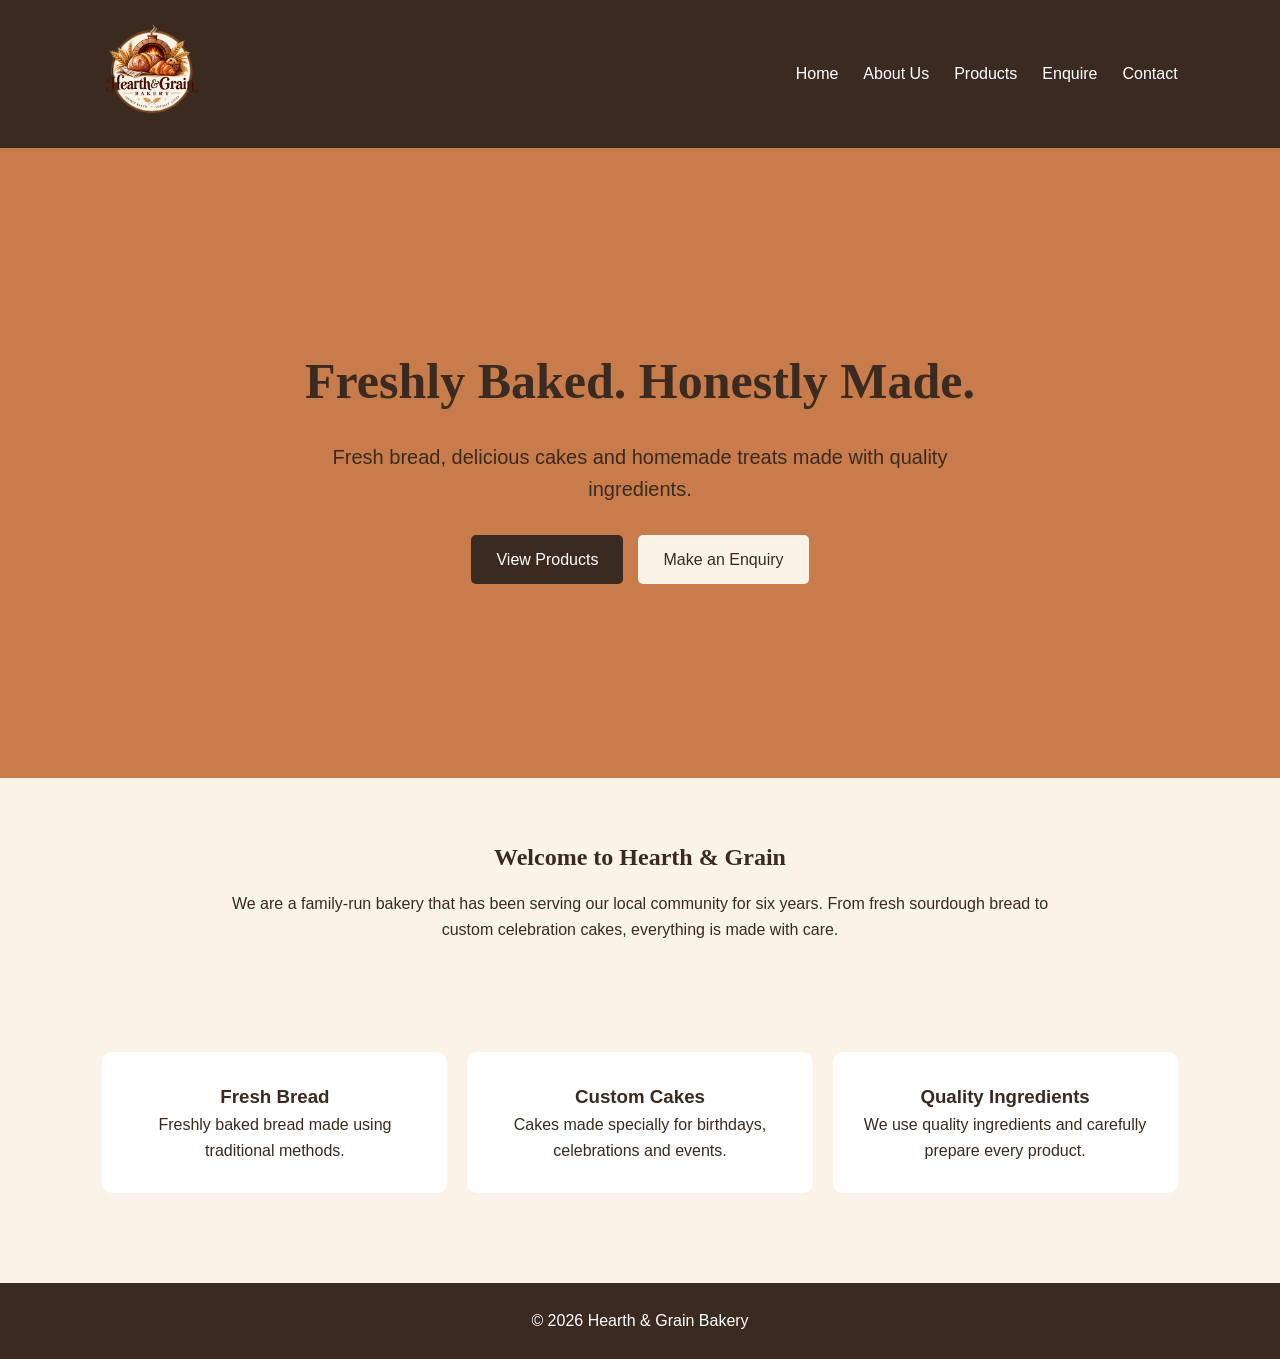
==== index.html @ 8bd0cc9a "Initial website" ====
<!DOCTYPE html>
<html lang="en">
<head>
    <meta charset="UTF-8">
    <meta name="viewport" content="width=device-width, initial-scale=1.0">

    <title>Hearth & Grain Bakery</title>

    <link rel="stylesheet" href="css/style.css">
</head>

<body>

<header>
    <nav class="navbar">

       <div class="logo">
        <img src="ChatGPT Image Aug 14, 2026, 09_35_24 AM.png" alt="Hearth & Grain Bakery Logo">
        </div>

        <ul class="nav-links">
            <li><a href="index.html">Home</a></li>
            <li><a href="about.html">About Us</a></li>
            <li><a href="products.html">Products</a></li>
            <li><a href="enquiry.html">Enquire</a></li>
            <li><a href="contact.html">Contact</a></li>
        </ul>

    </nav>
</header>


<section class="hero">

    <div class="hero-content">

        <h1>Freshly Baked. Honestly Made.</h1>

        <p>
            Fresh bread, delicious cakes and homemade treats
            made with quality ingredients.
        </p>

        <div class="hero-buttons">
            <a href="products.html" class="button">View Products</a>
            <a href="enquiry.html" class="button secondary">Make an Enquiry</a>
        </div>

    </div>

</section>


<section class="welcome">

    <h2>Welcome to Hearth & Grain</h2>

    <p>
        We are a family-run bakery that has been serving our local
        community for six years. From fresh sourdough bread to
        custom celebration cakes, everything is made with care.
    </p>

    
</section>


<section class="features">

    <div class="feature">
        <h3>Fresh Bread</h3>
        <p>
            Freshly baked bread made using traditional methods.
        </p>
    </div>

    <div class="feature">
        <h3>Custom Cakes</h3>
        <p>
            Cakes made specially for birthdays, celebrations and events.
        </p>
    </div>

    <div class="feature">
        <h3>Quality Ingredients</h3>
        <p>
            We use quality ingredients and carefully prepare every product.
        </p>
    </div>

</section>


<footer>

    <p>
        &copy; 2026 Hearth & Grain Bakery
    </p>

</footer>

<script src="js/script.js"></script>

</body>
</html>
---- css/style.css ----
* {
    margin: 0;
    padding: 0;
    box-sizing: border-box;
}

body {
    font-family: Arial, sans-serif;
    background-color: #FBF3E7;
    color: #3B2A20;
    line-height: 1.6;
}

.navbar {
    background-color: #3B2A20;
    color: white;
    padding: 20px 8%;
    display: flex;
    justify-content: space-between;
    align-items: center;
}

.logo img {
    width: 100px;
    height: auto;
}

.nav-links {
    list-style: none;
    display: flex;
    gap: 25px;
}

.nav-links a {
    color: white;
    text-decoration: none;
}

.nav-links a:hover {
    color: #C97C4B;
}

.hero {
    min-height: 70vh;
    display: flex;
    justify-content: center;
    align-items: center;
    text-align: center;
    padding: 40px;
    background-color: #C97C4B;
}

.hero-content {
    max-width: 700px;
}

.hero h1 {
    font-family: Georgia, serif;
    font-size: 50px;
    margin-bottom: 20px;
}

.hero p {
    font-size: 20px;
    margin-bottom: 30px;
}

.button {
    display: inline-block;
    background-color: #3B2A20;
    color: white;
    padding: 12px 25px;
    text-decoration: none;
    border-radius: 5px;
    border: none;
    cursor: pointer;
}

.button:hover {
    background-color: #C97C4B;
}

.secondary {
    background-color: #FBF3E7;
    color: #3B2A20;
}

.hero-buttons {
    display: flex;
    justify-content: center;
    gap: 15px;
}

.welcome,
.content,
.contact,
.form-section {
    max-width: 900px;
    margin: auto;
    padding: 60px 30px;
}

.welcome {
    text-align: center;
}

.welcome h2,
.content h2 {
    font-family: Georgia, serif;
    margin-bottom: 15px;
}

.features {
    display: flex;
    gap: 20px;
    padding: 50px 8%;
}

.feature {
    flex: 1;
    padding: 30px;
    text-align: center;
    background-color: white;
    border-radius: 10px;
}

.page-header {
    text-align: center;
    padding: 60px 20px;
    background-color: #C97C4B;
}

.page-header h1 {
    font-family: Georgia, serif;
    font-size: 40px;
}

.products {
    display: flex;
    gap: 25px;
    padding: 60px 8%;
}

.product-card {
    background-color: white;
    padding: 25px;
    flex: 1;
    border-radius: 10px;
    text-align: center;
}

.product-image {
    height: 180px;
    background-color: #E3C4A8;
    display: flex;
    align-items: center;
    justify-content: center;
    margin-bottom: 20px;
    font-size: 25px;
    font-weight: bold;
}

.product-card h3 {
    margin-bottom: 10px;
}

.form-section form {
    display: flex;
    flex-direction: column;
}

form label {
    margin-top: 15px;
    margin-bottom: 5px;
    font-weight: bold;
}

form input,
form select,
form textarea {
    padding: 12px;
    border: 1px solid #C97C4B;
    border-radius: 5px;
    font-size: 16px;
}

form button {
    margin-top: 20px;
}

.map {
    height: 250px;
    background-color: #D8C0AA;
    display: flex;
    justify-content: center;
    align-items: center;
    margin-top: 20px;
}

footer {
    background-color: #3B2A20;
    color: white;
    text-align: center;
    padding: 25px;
    margin-top: 40px;
}

@media (max-width: 768px) {

    .navbar {
        flex-direction: column;
        gap: 20px;
    }

    .nav-links {
        flex-wrap: wrap;
        justify-content: center;
    }

    .hero h1 {
        font-size: 35px;
    }

    .features,
    .products {
        flex-direction: column;
    }

    .hero-buttons {
        flex-direction: column;
    }

}
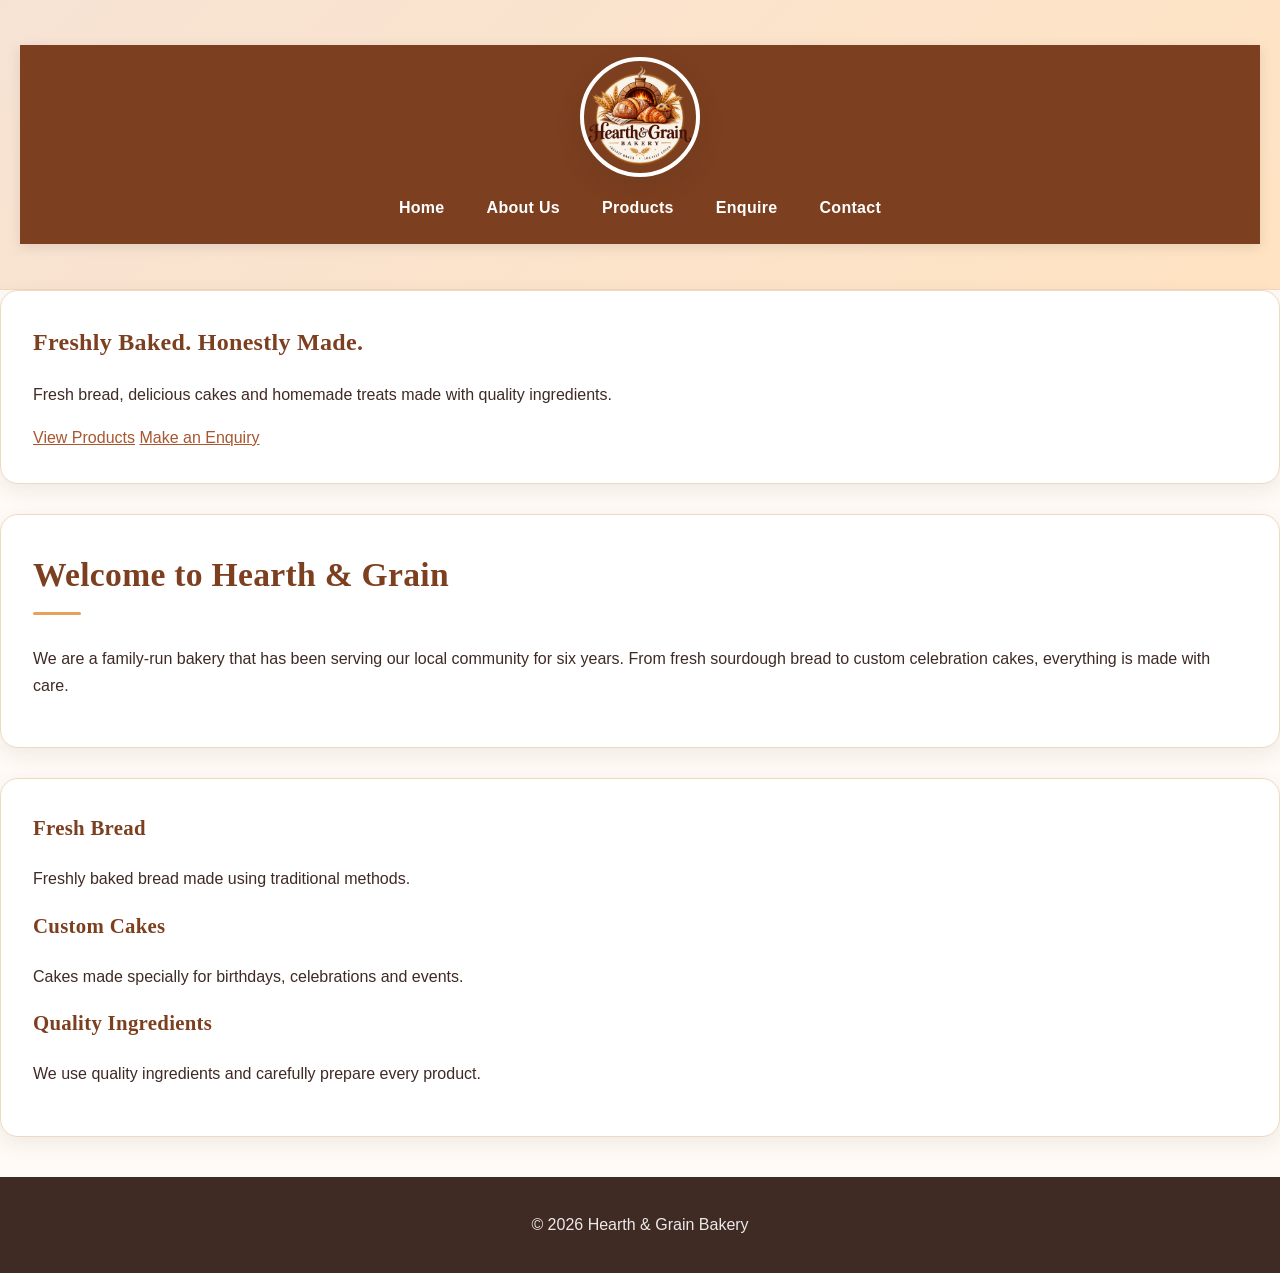
==== commit 8cd5a964: "fix bug" ====
--- a/index.html
+++ b/index.html
@@ -21,7 +21,7 @@
         <ul class="nav-links">
             <li><a href="index.html">Home</a></li>
             <li><a href="about.html">About Us</a></li>
-            <li><a href="products.html">Products</a></li>
+            <li><a href="product.html">Products</a></li>
             <li><a href="enquiry.html">Enquire</a></li>
             <li><a href="contact.html">Contact</a></li>
         </ul>
@@ -42,7 +42,7 @@
         </p>
 
         <div class="hero-buttons">
-            <a href="products.html" class="button">View Products</a>
+            <a href="product.html" class="button">View Products</a>
             <a href="enquiry.html" class="button secondary">Make an Enquiry</a>
         </div>
 
@@ -72,7 +72,7 @@
         <p>
             Freshly baked bread made using traditional methods.
         </p>
-    </div>
+</div>
 
     <div class="feature">
         <h3>Custom Cakes</h3>
--- a/css/style.css
+++ b/css/style.css
@@ -1,233 +1,426 @@
+/*
+=========================================
+SWEET TREAT BAKERY
+MODERN & CLEAN CSS — v2
+=========================================
+*/
+
+/* --------------------------------------
+0. THEME VARIABLES
+-------------------------------------- */
+
+:root {
+    --color-bg: #fffaf5;
+    --color-surface: #ffffff;
+    --color-text: #3f2a24;
+    --color-text-soft: #7a5c4f;
+    --color-primary: #a8562f;      /* warm terracotta */
+    --color-primary-dark: #7c3f1f;
+    --color-accent: #e8a15d;       /* honey gold */
+    --color-blush: #f7e3d4;        /* soft cream-pink */
+    --color-border: #efd9bf;
+    --shadow-soft: 0 6px 20px rgba(63, 42, 36, 0.08);
+    --shadow-lift: 0 10px 26px rgba(63, 42, 36, 0.14);
+    --radius-lg: 18px;
+    --radius-md: 12px;
+    --font-display: Georgia, "Times New Roman", serif;
+    --font-body: "Segoe UI", Arial, sans-serif;
+}
+
+/* --------------------------------------
+1. GENERAL PAGE STYLE
+-------------------------------------- */
+
 * {
+    box-sizing: border-box;
+}
+
+body {
     margin: 0;
-    padding: 0;
-    box-sizing: border-box;
-}
-
-body {
-    font-family: Arial, sans-serif;
-    background-color: #FBF3E7;
-    color: #3B2A20;
-    line-height: 1.6;
-}
-
-.navbar {
-    background-color: #3B2A20;
-    color: white;
-    padding: 20px 8%;
-    display: flex;
-    justify-content: space-between;
-    align-items: center;
-}
-
-.logo img {
-    width: 100px;
-    height: auto;
-}
-
-.nav-links {
-    list-style: none;
-    display: flex;
-    gap: 25px;
-}
-
-.nav-links a {
-    color: white;
-    text-decoration: none;
-}
-
-.nav-links a:hover {
-    color: #C97C4B;
-}
-
-.hero {
-    min-height: 70vh;
+    font-family: var(--font-body);
+    color: var(--color-text);
+    background-color: var(--color-bg);
+    line-height: 1.65;
+    -webkit-font-smoothing: antialiased;
+}
+
+/* --------------------------------------
+2. HEADINGS
+-------------------------------------- */
+
+h1,
+h2,
+h3 {
+    font-family: var(--font-display);
+    color: var(--color-primary-dark);
+    margin-top: 0;
+    letter-spacing: 0.3px;
+}
+
+h2 {
+    font-size: 2.1rem;
+    margin-bottom: 15px;
+    position: relative;
+    display: inline-block;
+}
+
+h2::after {
+    content: "";
+    display: block;
+    width: 48px;
+    height: 3px;
+    margin-top: 10px;
+    background: var(--color-accent);
+    border-radius: 2px;
+}
+
+h3 {
+    font-size: 1.3rem;
+}
+
+/* --------------------------------------
+3. HEADER
+-------------------------------------- */
+
+header {
+    background: linear-gradient(135deg, var(--color-blush), #ffe3c2);
+    text-align: center;
+    padding: 45px 20px;
+    border-bottom: 1px solid var(--color-border);
+}
+
+header img {
+    width: 120px;
+    height: 120px;
+    object-fit: cover;
+    border-radius: 50%;
+    border: 4px solid white;
+    box-shadow: var(--shadow-lift);
+}
+
+header h1 {
+    margin: 18px 0 6px;
+    font-size: 2.9rem;
+}
+
+header p {
+    margin: 0;
+    color: var(--color-text-soft);
+    font-size: 1.1rem;
+    font-style: italic;
+}
+
+/* --------------------------------------
+4. NAVIGATION
+-------------------------------------- */
+
+nav {
+    background-color: var(--color-primary-dark);
+    padding: 12px 20px;
+    text-align: center;
+    box-shadow: 0 3px 12px rgba(0, 0, 0, 0.1);
+}
+
+nav ul {
     display: flex;
     justify-content: center;
     align-items: center;
-    text-align: center;
-    padding: 40px;
-    background-color: #C97C4B;
-}
-
-.hero-content {
-    max-width: 700px;
-}
-
-.hero h1 {
-    font-family: Georgia, serif;
-    font-size: 50px;
-    margin-bottom: 20px;
-}
-
-.hero p {
-    font-size: 20px;
+    gap: 6px;
+    list-style: none;
+    padding: 0;
+    margin: 0;
+}
+
+nav a {
+    display: block;
+    color: white;
+    text-decoration: none;
+    font-weight: 600;
+    letter-spacing: 0.3px;
+    padding: 10px 18px;
+    border-radius: 8px;
+    transition: background-color 0.25s ease, transform 0.2s ease;
+}
+
+nav a:hover {
+    background-color: var(--color-primary);
+    transform: translateY(-2px);
+}
+
+nav a:focus-visible {
+    outline: 3px solid var(--color-accent);
+    outline-offset: 3px;
+}
+
+/* --------------------------------------
+5. MAIN CONTENT
+-------------------------------------- */
+
+main {
+    max-width: 1100px;
+    margin: 40px auto;
+    padding: 0 20px;
+}
+
+/* --------------------------------------
+6. SECTIONS
+-------------------------------------- */
+
+section {
     margin-bottom: 30px;
-}
-
-.button {
-    display: inline-block;
-    background-color: #3B2A20;
+    padding: 32px;
+    background-color: var(--color-surface);
+    border: 1px solid var(--color-border);
+    border-radius: var(--radius-lg);
+    box-shadow: var(--shadow-soft);
+    transition: box-shadow 0.3s ease;
+}
+
+section:hover {
+    box-shadow: var(--shadow-lift);
+}
+
+/* --------------------------------------
+7. SERVICES / CARDS
+-------------------------------------- */
+
+.services {
+    display: grid;
+    grid-template-columns: repeat(3, 1fr);
+    gap: 22px;
+}
+
+.services article,
+.card {
+    background-color: var(--color-bg);
+    padding: 26px;
+    border: 1px solid var(--color-border);
+    border-radius: var(--radius-md);
+    transition: transform 0.25s ease, box-shadow 0.25s ease, border-color 0.25s ease;
+}
+
+.services article:hover,
+.card:hover {
+    transform: translateY(-6px);
+    box-shadow: var(--shadow-lift);
+    border-color: var(--color-accent);
+}
+
+/* --------------------------------------
+8. IMAGES
+-------------------------------------- */
+
+img {
+    max-width: 100%;
+    height: auto;
+}
+
+section img {
+    border-radius: var(--radius-md);
+}
+
+/* --------------------------------------
+9. LINKS
+-------------------------------------- */
+
+a {
+    color: var(--color-primary);
+    transition: color 0.25s ease;
+}
+
+a:hover {
+    color: var(--color-accent);
+}
+
+/* --------------------------------------
+10. FORMS
+-------------------------------------- */
+
+form {
+    background-color: var(--color-surface);
+    padding: 32px;
+    border: 1px solid var(--color-border);
+    border-radius: var(--radius-lg);
+    box-shadow: var(--shadow-soft);
+}
+
+label {
+    display: block;
+    font-weight: 600;
+    margin-top: 15px;
+    margin-bottom: 6px;
+    color: var(--color-text-soft);
+}
+
+input,
+textarea,
+select {
+    width: 100%;
+    padding: 12px 14px;
+    margin-top: 5px;
+    border: 1px solid var(--color-border);
+    border-radius: 8px;
+    background-color: var(--color-bg);
+    color: var(--color-text);
+    font-size: 1rem;
+    font-family: var(--font-body);
+    transition: border-color 0.25s ease, box-shadow 0.25s ease;
+}
+
+input:focus,
+textarea:focus,
+select:focus {
+    outline: none;
+    border-color: var(--color-primary);
+    box-shadow: 0 0 0 3px rgba(168, 86, 47, 0.15);
+}
+
+textarea {
+    resize: vertical;
+    min-height: 120px;
+}
+
+/* --------------------------------------
+11. BUTTON
+-------------------------------------- */
+
+button,
+.btn {
+    background-color: var(--color-primary);
     color: white;
-    padding: 12px 25px;
-    text-decoration: none;
-    border-radius: 5px;
+    padding: 13px 30px;
     border: none;
+    border-radius: 999px;
+    font-size: 1rem;
+    font-weight: 600;
+    letter-spacing: 0.3px;
     cursor: pointer;
-}
-
-.button:hover {
-    background-color: #C97C4B;
-}
-
-.secondary {
-    background-color: #FBF3E7;
-    color: #3B2A20;
-}
-
-.hero-buttons {
-    display: flex;
-    justify-content: center;
-    gap: 15px;
-}
-
-.welcome,
-.content,
-.contact,
-.form-section {
-    max-width: 900px;
-    margin: auto;
-    padding: 60px 30px;
-}
-
-.welcome {
-    text-align: center;
-}
-
-.welcome h2,
-.content h2 {
-    font-family: Georgia, serif;
-    margin-bottom: 15px;
-}
-
-.features {
-    display: flex;
-    gap: 20px;
-    padding: 50px 8%;
-}
-
-.feature {
-    flex: 1;
-    padding: 30px;
-    text-align: center;
-    background-color: white;
-    border-radius: 10px;
-}
-
-.page-header {
-    text-align: center;
-    padding: 60px 20px;
-    background-color: #C97C4B;
-}
-
-.page-header h1 {
-    font-family: Georgia, serif;
-    font-size: 40px;
-}
-
-.products {
-    display: flex;
-    gap: 25px;
-    padding: 60px 8%;
-}
-
-.product-card {
-    background-color: white;
-    padding: 25px;
-    flex: 1;
-    border-radius: 10px;
-    text-align: center;
-}
-
-.product-image {
-    height: 180px;
-    background-color: #E3C4A8;
-    display: flex;
-    align-items: center;
-    justify-content: center;
-    margin-bottom: 20px;
-    font-size: 25px;
-    font-weight: bold;
-}
-
-.product-card h3 {
-    margin-bottom: 10px;
-}
-
-.form-section form {
-    display: flex;
-    flex-direction: column;
-}
-
-form label {
     margin-top: 15px;
-    margin-bottom: 5px;
-    font-weight: bold;
-}
-
-form input,
-form select,
-form textarea {
-    padding: 12px;
-    border: 1px solid #C97C4B;
-    border-radius: 5px;
-    font-size: 16px;
-}
-
-form button {
-    margin-top: 20px;
-}
-
-.map {
-    height: 250px;
-    background-color: #D8C0AA;
-    display: flex;
-    justify-content: center;
-    align-items: center;
-    margin-top: 20px;
-}
+    transition: background-color 0.25s ease, transform 0.2s ease, box-shadow 0.25s ease;
+}
+
+button:hover,
+.btn:hover {
+    background-color: var(--color-primary-dark);
+    transform: translateY(-2px);
+    box-shadow: 0 8px 18px rgba(63, 42, 36, 0.2);
+}
+
+button:active,
+.btn:active {
+    transform: scale(0.97);
+}
+
+/* --------------------------------------
+12. FOOTER
+-------------------------------------- */
 
 footer {
-    background-color: #3B2A20;
+    background-color: var(--color-text);
     color: white;
     text-align: center;
-    padding: 25px;
+    padding: 30px 20px;
     margin-top: 40px;
 }
 
+footer p {
+    margin: 5px 0;
+    opacity: 0.9;
+}
+
+footer a {
+    color: var(--color-accent);
+}
+
+/* --------------------------------------
+13. TABLETS
+-------------------------------------- */
+
 @media (max-width: 768px) {
 
-    .navbar {
+    nav ul {
         flex-direction: column;
-        gap: 20px;
-    }
-
-    .nav-links {
-        flex-wrap: wrap;
-        justify-content: center;
-    }
-
-    .hero h1 {
-        font-size: 35px;
-    }
-
-    .features,
-    .products {
-        flex-direction: column;
-    }
-
-    .hero-buttons {
-        flex-direction: column;
-    }
-
+        gap: 5px;
+    }
+
+    nav a {
+        width: 100%;
+    }
+
+    .services {
+        grid-template-columns: repeat(2, 1fr);
+    }
+
+    header h1 {
+        font-size: 2.3rem;
+    }
+
+    main {
+        margin: 25px auto;
+        padding: 0 15px;
+    }
+
+    section {
+        padding: 26px;
+    }
+}
+
+/* --------------------------------------
+14. MOBILE PHONES
+-------------------------------------- */
+
+@media (max-width: 480px) {
+
+    header {
+        padding: 30px 15px;
+    }
+
+    header img {
+        width: 90px;
+        height: 90px;
+    }
+
+    header h1 {
+        font-size: 1.9rem;
+    }
+
+    header p {
+        font-size: 0.95rem;
+    }
+
+    nav {
+        padding: 10px;
+    }
+
+    main {
+        margin: 20px auto;
+        padding: 0 10px;
+    }
+
+    section {
+        padding: 20px;
+        border-radius: 14px;
+    }
+
+    .services {
+        grid-template-columns: 1fr;
+    }
+
+    h2 {
+        font-size: 1.7rem;
+    }
+
+    form {
+        padding: 20px;
+    }
+
+    button,
+    .btn {
+        width: 100%;
+    }
+
+    footer {
+        font-size: 0.9rem;
+        padding: 22px 15px;
+    }
 }
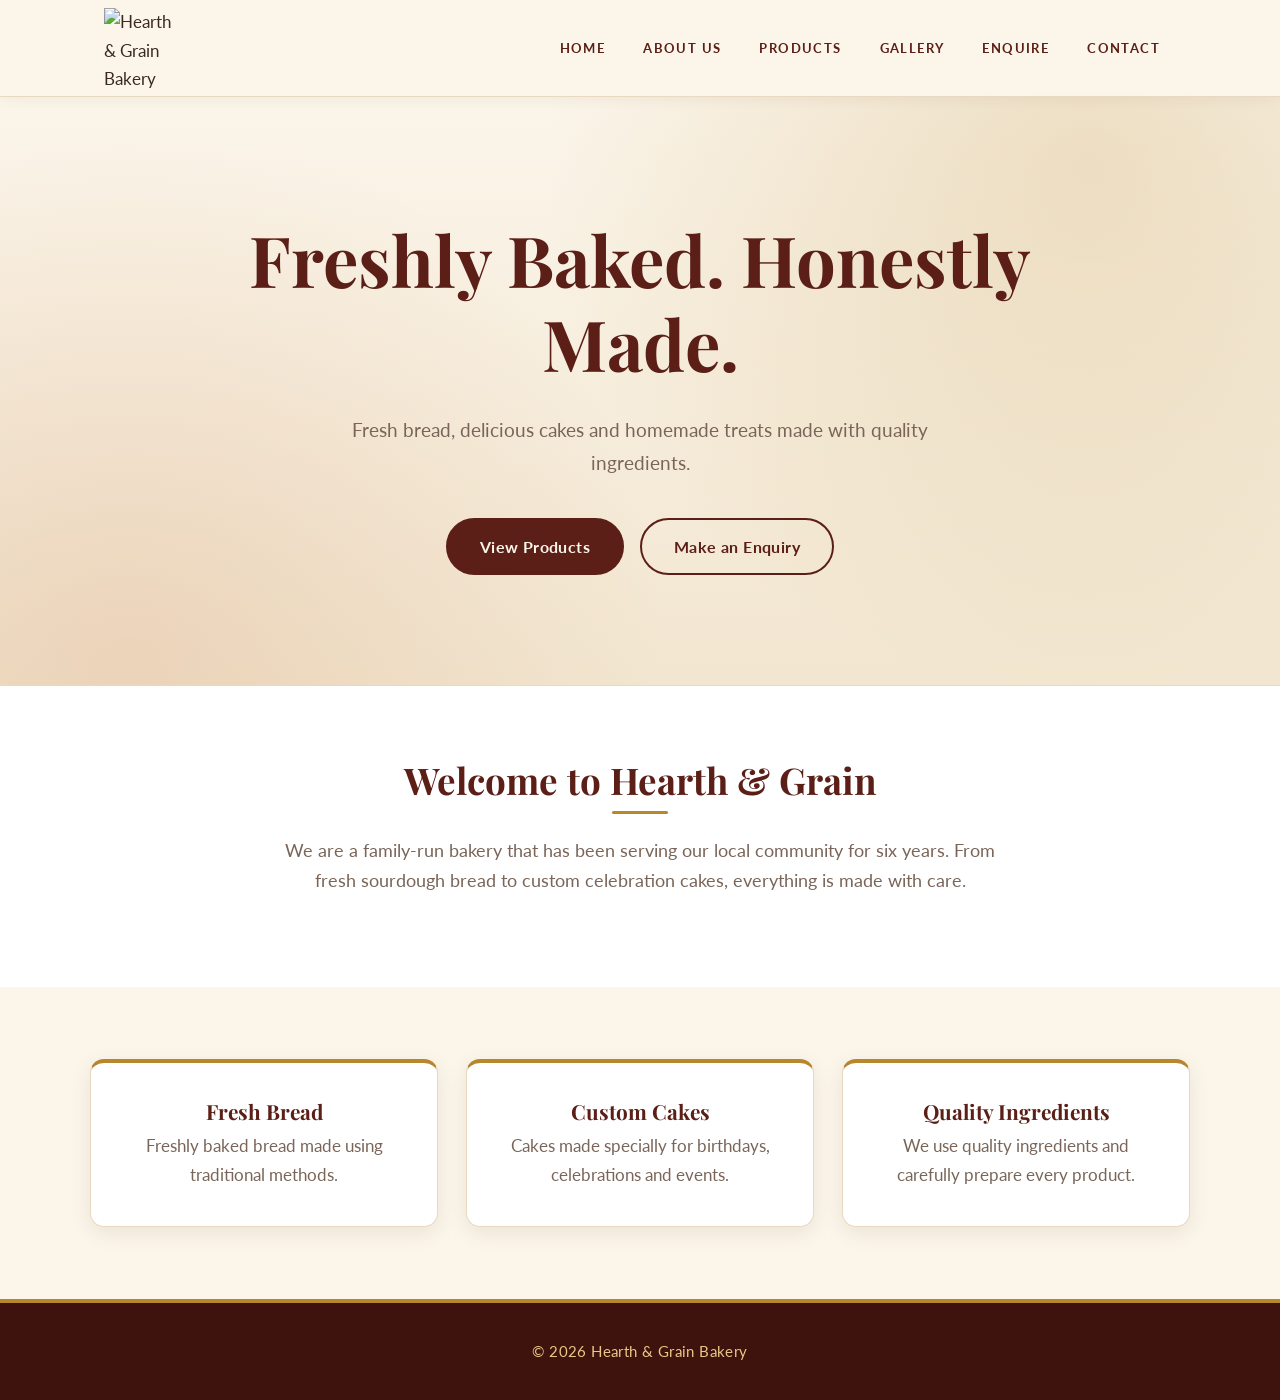
==== commit 69fb01af: "Add SEO tags, footer, mobile menu and new gallery page" ====
--- a/index.html
+++ b/index.html
@@ -4,9 +4,19 @@
     <meta charset="UTF-8">
     <meta name="viewport" content="width=device-width, initial-scale=1.0">
 
-    <title>Hearth & Grain Bakery</title>
+    <title>Hearth &amp; Grain Bakery | Fresh Sourdough &amp; Custom Cakes in Polokwane</title>
+    <meta name="description" content="Family-run bakery baking fresh sourdough, croissants, muffins and custom celebration cakes for six years. Browse our products or make an enquiry.">
+    <meta name="theme-color" content="#443d3a">
+    <meta property="og:type" content="website">
+    <meta property="og:title" content="Hearth &amp; Grain Bakery | Fresh Sourdough &amp; Custom Cakes in Polokwane">
+    <meta property="og:description" content="Family-run bakery baking fresh sourdough, croissants, muffins and custom celebration cakes for six years. Browse our products or make an enquiry.">
 
     <link rel="stylesheet" href="css/style.css">
+<script type="application/ld+json">
+    {"@context":"https://schema.org","@type":"Bakery","name":"Hearth & Grain Bakery",
+     "description":"Family-run bakery: fresh sourdough, pastries and custom celebration cakes.",
+     "telephone":"+27761234567","openingHours":"Mo-Sa 08:00-17:00"}
+    </script>
 </head>
 
 <body>
@@ -15,13 +25,19 @@
     <nav class="navbar">
 
        <div class="logo">
-        <img src="ChatGPT Image Aug 14, 2026, 09_35_24 AM.png" alt="Hearth & Grain Bakery Logo">
+        <picture>
+                <source type="image/webp" srcset="images/logo-160.webp 160w, images/logo-320.webp 320w" sizes="80px">
+                <img src="images/logo-160.png" srcset="images/logo-160.png 160w, images/logo-320.png 320w" sizes="80px" width="160" height="160" alt="Hearth & Grain Bakery Logo">
+            </picture>
         </div>
 
-        <ul class="nav-links">
+        <button type="button" class="nav-toggle" aria-label="Open menu" aria-expanded="false" aria-controls="navLinks">&#9776;</button>
+
+        <ul class="nav-links" id="navLinks">
             <li><a href="index.html">Home</a></li>
             <li><a href="about.html">About Us</a></li>
             <li><a href="product.html">Products</a></li>
+            <li><a href="gallery.html">Gallery</a></li>
             <li><a href="enquiry.html">Enquire</a></li>
             <li><a href="contact.html">Contact</a></li>
         </ul>
--- a/css/style.css
+++ b/css/style.css
@@ -1,426 +1,1006 @@
 /*
-=========================================
-SWEET TREAT BAKERY
-MODERN & CLEAN CSS — v2
-=========================================
+=========================================================
+HEARTH & GRAIN BAKERY - style.css
+Built for: index, about, product, gallery, enquiry, contact
+Palette taken from the logo: deep brown, wheat gold, cream
+=========================================================
+
+CONTENTS
+ 0. Fonts & theme variables      9. Cards: features / products
+ 1. Reset & base                10. Page headers & content pages
+ 2. Typography                  11. Forms, errors & results
+ 3. Layout helpers              12. Accordion (FAQ)
+ 4. Buttons                     13. Gallery & lightbox
+ 5. Header & navigation         14. Map
+ 6. Hero                        15. Footer
+ 7. Section backgrounds         16. Animations & accessibility
+ 8. Welcome / custom cake CTA   17. Responsive (tablet / phone)
 */
 
 /* --------------------------------------
-0. THEME VARIABLES
--------------------------------------- */
+0. FONTS & THEME VARIABLES
+-------------------------------------- */
+@import url("https://fonts.googleapis.com/css2?family=Lato:wght@400;700&family=Playfair+Display:wght@500;700&display=swap");
 
 :root {
-    --color-bg: #fffaf5;
-    --color-surface: #ffffff;
-    --color-text: #3f2a24;
-    --color-text-soft: #7a5c4f;
-    --color-primary: #a8562f;      /* warm terracotta */
-    --color-primary-dark: #7c3f1f;
-    --color-accent: #e8a15d;       /* honey gold */
-    --color-blush: #f7e3d4;        /* soft cream-pink */
-    --color-border: #efd9bf;
-    --shadow-soft: 0 6px 20px rgba(63, 42, 36, 0.08);
-    --shadow-lift: 0 10px 26px rgba(63, 42, 36, 0.14);
-    --radius-lg: 18px;
-    --radius-md: 12px;
-    --font-display: Georgia, "Times New Roman", serif;
-    --font-body: "Segoe UI", Arial, sans-serif;
-}
-
-/* --------------------------------------
-1. GENERAL PAGE STYLE
--------------------------------------- */
-
-* {
+    --maroon: #5b1f17;          /* logo lettering */
+    --maroon-dark: #3f130d;
+    --gold: #b8862b;            /* wheat */
+    --gold-light: #e6c987;
+    --terracotta: #c97c4b;      /* matches the product page */
+    --cream: #fbf5ea;
+    --cream-deep: #f2e6d0;
+    --white: #ffffff;
+    --text: #3a2a24;
+    --text-soft: #7a6558;
+    --border: #e8d9c0;
+    --error: #b3261e;
+    --success: #2e7d32;
+
+    --shadow-soft: 0 6px 22px rgba(63, 19, 13, 0.08);
+    --shadow-lift: 0 14px 34px rgba(63, 19, 13, 0.16);
+    --radius-sm: 8px;
+    --radius-md: 14px;
+    --radius-lg: 20px;
+
+    --font-display: "Playfair Display", Georgia, "Times New Roman", serif;
+    --font-body: "Lato", "Segoe UI", Arial, sans-serif;
+
+    /* side padding that keeps content inside a 1100px column */
+    --gutter: max(5%, calc((100% - 1100px) / 2));
+}
+
+/* --------------------------------------
+1. RESET & BASE
+-------------------------------------- */
+*,
+*::before,
+*::after {
     box-sizing: border-box;
+}
+
+html {
+    scroll-behavior: smooth;
 }
 
 body {
     margin: 0;
     font-family: var(--font-body);
-    color: var(--color-text);
-    background-color: var(--color-bg);
-    line-height: 1.65;
+    font-size: 1.05rem;
+    line-height: 1.7;
+    color: var(--text);
+    background-color: var(--cream);
     -webkit-font-smoothing: antialiased;
 }
 
-/* --------------------------------------
-2. HEADINGS
--------------------------------------- */
-
+img,
+video {
+    max-width: 100%;
+    height: auto;
+}
+
+ul {
+    list-style: none;
+    margin: 0;
+    padding: 0;
+}
+
+::selection {
+    background: var(--gold-light);
+    color: var(--maroon-dark);
+}
+
+/* --------------------------------------
+2. TYPOGRAPHY
+-------------------------------------- */
 h1,
 h2,
 h3 {
     font-family: var(--font-display);
-    color: var(--color-primary-dark);
-    margin-top: 0;
-    letter-spacing: 0.3px;
-}
-
-h2 {
-    font-size: 2.1rem;
-    margin-bottom: 15px;
-    position: relative;
-    display: inline-block;
-}
-
+    color: var(--maroon);
+    line-height: 1.2;
+    margin: 0 0 0.6em;
+}
+
+h1 { font-size: clamp(2.2rem, 5vw, 3.4rem); }
+h2 { font-size: clamp(1.7rem, 3.4vw, 2.3rem); }
+h3 { font-size: 1.3rem; }
+
+/* small gold rule under every h2 */
 h2::after {
     content: "";
     display: block;
-    width: 48px;
+    width: 56px;
     height: 3px;
-    margin-top: 10px;
-    background: var(--color-accent);
+    margin-top: 0.55rem;
+    background: var(--gold);
     border-radius: 2px;
 }
 
-h3 {
-    font-size: 1.3rem;
-}
-
-/* --------------------------------------
-3. HEADER
--------------------------------------- */
-
+p {
+    margin: 0 0 1.1em;
+}
+
+a {
+    color: var(--maroon);
+    transition: color 0.25s ease;
+}
+
+a:hover {
+    color: var(--terracotta);
+}
+
+/* --------------------------------------
+3. LAYOUT HELPERS
+-------------------------------------- */
+section {
+    padding: 72px var(--gutter);
+}
+
+/* centred section titles */
+.welcome,
+.features,
+.faq,
+.gallery-section,
+.form-section,
+.products-section,
+.custom-cakes {
+    text-align: center;
+}
+
+.welcome h2::after,
+.faq h2::after,
+.gallery-section h2::after,
+.form-section h2::after,
+.products-section h2::after,
+.custom-cakes h2::after {
+    margin-left: auto;
+    margin-right: auto;
+}
+
+/* reading-width pages */
+.content,
+.contact {
+    max-width: 860px;
+    margin: 0 auto;
+    padding-left: 5%;
+    padding-right: 5%;
+}
+
+.sr-only {
+    position: absolute;
+    width: 1px;
+    height: 1px;
+    overflow: hidden;
+    clip: rect(0 0 0 0);
+    white-space: nowrap;
+}
+
+/* --------------------------------------
+4. BUTTONS
+-------------------------------------- */
+.button,
+button {
+    display: inline-block;
+    font-family: var(--font-body);
+    font-size: 1rem;
+    font-weight: 700;
+    letter-spacing: 0.4px;
+    text-decoration: none;
+    text-align: center;
+    color: var(--cream);
+    background-color: var(--maroon);
+    border: 2px solid var(--maroon);
+    border-radius: 999px;
+    padding: 13px 32px;
+    cursor: pointer;
+    transition: background-color 0.25s ease, color 0.25s ease, transform 0.2s ease, box-shadow 0.25s ease;
+}
+
+.button:hover,
+button:hover {
+    color: var(--white);
+    background-color: var(--maroon-dark);
+    border-color: var(--maroon-dark);
+    transform: translateY(-2px);
+    box-shadow: 0 10px 22px rgba(63, 19, 13, 0.25);
+}
+
+.button:active,
+button:active {
+    transform: scale(0.97);
+}
+
+.button.secondary {
+    background-color: transparent;
+    color: var(--maroon);
+}
+
+.button.secondary:hover {
+    background-color: var(--maroon);
+    color: var(--cream);
+}
+
+button:disabled {
+    opacity: 0.6;
+    cursor: wait;
+    transform: none;
+}
+
+/* --------------------------------------
+5. HEADER & NAVIGATION
+-------------------------------------- */
 header {
-    background: linear-gradient(135deg, var(--color-blush), #ffe3c2);
+    position: sticky;
+    top: 0;
+    z-index: 100;
+    background-color: rgba(251, 245, 234, 0.96);
+    backdrop-filter: blur(8px);
+    border-bottom: 1px solid var(--border);
+    box-shadow: 0 2px 14px rgba(63, 19, 13, 0.06);
+}
+
+.navbar {
+    display: flex;
+    align-items: center;
+    justify-content: space-between;
+    gap: 20px;
+    max-width: 1200px;
+    margin: 0 auto;
+    padding: 8px 5%;
+}
+
+.logo img {
+    display: block;
+    height: 80px;
+    width: auto;
+    transition: transform 0.3s ease;
+}
+
+.logo img:hover {
+    transform: scale(1.05);
+}
+
+.nav-links {
+    display: flex;
+    align-items: center;
+    gap: 6px;
+}
+
+.nav-links a {
+    position: relative;
+    display: block;
+    padding: 10px 16px;
+    font-size: 0.82rem;
+    font-weight: 700;
+    letter-spacing: 1.4px;
+    text-transform: uppercase;
+    text-decoration: none;
+    color: var(--maroon);
+}
+
+/* hamburger button (shown on small screens only) */
+.nav-toggle {
+    display: none;
+    padding: 6px 14px;
+    font-size: 1.5rem;
+    line-height: 1;
+    color: var(--maroon);
+    background: transparent;
+    border: 1.5px solid var(--border);
+    border-radius: 10px;
+}
+
+.nav-toggle:hover {
+    color: var(--maroon);
+    background: var(--cream-deep);
+    transform: none;
+    box-shadow: none;
+}
+
+/* animated gold underline */
+.nav-links a::after {
+    content: "";
+    position: absolute;
+    left: 16px;
+    right: 16px;
+    bottom: 4px;
+    height: 2px;
+    background: var(--gold);
+    transform: scaleX(0);
+    transform-origin: left;
+    transition: transform 0.3s ease;
+}
+
+.nav-links a:hover {
+    color: var(--maroon);
+}
+
+.nav-links a:hover::after,
+.nav-links a.active::after,
+.nav-links a[aria-current="page"]::after {
+    transform: scaleX(1);
+}
+
+/* --------------------------------------
+6. HERO (home page)
+-------------------------------------- */
+.hero {
+    padding: 120px var(--gutter) 110px;
     text-align: center;
-    padding: 45px 20px;
-    border-bottom: 1px solid var(--color-border);
-}
-
-header img {
-    width: 120px;
-    height: 120px;
-    object-fit: cover;
-    border-radius: 50%;
-    border: 4px solid white;
-    box-shadow: var(--shadow-lift);
-}
-
-header h1 {
-    margin: 18px 0 6px;
-    font-size: 2.9rem;
-}
-
-header p {
-    margin: 0;
-    color: var(--color-text-soft);
-    font-size: 1.1rem;
-    font-style: italic;
-}
-
-/* --------------------------------------
-4. NAVIGATION
--------------------------------------- */
-
-nav {
-    background-color: var(--color-primary-dark);
-    padding: 12px 20px;
-    text-align: center;
-    box-shadow: 0 3px 12px rgba(0, 0, 0, 0.1);
-}
-
-nav ul {
+    background:
+        radial-gradient(circle at 85% 10%, rgba(184, 134, 43, 0.2), transparent 45%),
+        radial-gradient(circle at 10% 95%, rgba(201, 124, 75, 0.18), transparent 42%),
+        linear-gradient(180deg, var(--cream), var(--cream-deep));
+    border-bottom: 1px solid var(--border);
+}
+
+.hero-content {
+    max-width: 800px;
+    margin: 0 auto;
+}
+
+.hero h1 {
+    font-size: clamp(2.5rem, 6.5vw, 4.4rem);
+    margin-bottom: 0.4em;
+}
+
+.hero p {
+    max-width: 620px;
+    margin: 0 auto 2em;
+    font-size: 1.2rem;
+    color: var(--text-soft);
+}
+
+.hero-buttons {
     display: flex;
     justify-content: center;
-    align-items: center;
-    gap: 6px;
-    list-style: none;
-    padding: 0;
+    flex-wrap: wrap;
+    gap: 16px;
+}
+
+/* --------------------------------------
+7. SECTION BACKGROUNDS
+-------------------------------------- */
+.welcome,
+.gallery-section {
+    background-color: var(--white);
+}
+
+.features,
+.faq {
+    background-color: var(--cream);
+}
+
+.welcome p {
+    max-width: 720px;
+    margin-left: auto;
+    margin-right: auto;
+    color: var(--text-soft);
+    font-size: 1.1rem;
+}
+
+/* --------------------------------------
+8. CUSTOM CAKE CALL TO ACTION
+   (product.html sets its background in an inline style)
+-------------------------------------- */
+.custom-cakes h2,
+.custom-cakes p {
+    color: var(--maroon-dark);
+}
+
+.custom-cakes h2::after {
+    background: var(--maroon-dark);
+}
+
+.custom-cakes p {
+    max-width: 560px;
+    margin-left: auto;
+    margin-right: auto;
+}
+
+/* --------------------------------------
+9. CARDS: FEATURES & PRODUCTS
+-------------------------------------- */
+.features {
+    display: grid;
+    grid-template-columns: repeat(auto-fit, minmax(240px, 1fr));
+    gap: 28px;
+}
+
+.feature {
+    background: var(--white);
+    padding: 36px 28px;
+    border: 1px solid var(--border);
+    border-top: 4px solid var(--gold);
+    border-radius: var(--radius-md);
+    box-shadow: var(--shadow-soft);
+    transition: transform 0.3s ease, box-shadow 0.3s ease, opacity 0.7s ease;
+}
+
+.feature h3 {
+    margin-bottom: 0.4em;
+}
+
+.feature p {
     margin: 0;
-}
-
-nav a {
-    display: block;
-    color: white;
-    text-decoration: none;
-    font-weight: 600;
-    letter-spacing: 0.3px;
-    padding: 10px 18px;
-    border-radius: 8px;
-    transition: background-color 0.25s ease, transform 0.2s ease;
-}
-
-nav a:hover {
-    background-color: var(--color-primary);
-    transform: translateY(-2px);
-}
-
-nav a:focus-visible {
-    outline: 3px solid var(--color-accent);
-    outline-offset: 3px;
-}
-
-/* --------------------------------------
-5. MAIN CONTENT
--------------------------------------- */
-
-main {
-    max-width: 1100px;
-    margin: 40px auto;
-    padding: 0 20px;
-}
-
-/* --------------------------------------
-6. SECTIONS
--------------------------------------- */
-
-section {
-    margin-bottom: 30px;
-    padding: 32px;
-    background-color: var(--color-surface);
-    border: 1px solid var(--color-border);
+    color: var(--text-soft);
+}
+
+.feature:hover,
+.product-card:hover {
+    transform: translateY(-6px);
+    box-shadow: var(--shadow-lift);
+}
+
+.product-card {
+    text-align: left;
+    border: 1px solid var(--border);
+    animation: fadeUp 0.5s ease both;
+    transition: transform 0.3s ease, box-shadow 0.3s ease;
+}
+
+.product-card img {
+    transition: transform 0.5s ease;
+}
+
+.product-card:hover img {
+    transform: scale(1.05);
+}
+
+.product-info h3 {
+    color: var(--maroon);
+}
+
+.product-info p {
+    color: var(--text-soft);
+}
+
+/* search / filter / sort bar on product.html */
+.toolbar {
+    display: flex;
+    flex-wrap: wrap;
+    gap: 12px;
+    max-width: 900px;
+    margin: 0 auto 20px;
+}
+
+.toolbar input,
+.toolbar select {
+    flex: 1 1 200px;
+    margin-top: 0;
+}
+
+#resultCount {
+    text-align: center;
+    color: var(--text-soft);
+    font-size: 0.95rem;
+    margin-bottom: 24px;
+}
+
+.no-results {
+    grid-column: 1 / -1;
+    text-align: center;
+    color: var(--text-soft);
+}
+
+/* --------------------------------------
+10. PAGE HEADERS & CONTENT PAGES
+-------------------------------------- */
+.page-header {
+    padding: 70px var(--gutter);
+    text-align: center;
+    color: var(--cream);
+    background:
+        radial-gradient(circle at 90% 0%, rgba(184, 134, 43, 0.35), transparent 50%),
+        linear-gradient(135deg, var(--maroon-dark), var(--maroon));
+}
+
+.page-header h1 {
+    color: var(--cream);
+    margin-bottom: 0.3em;
+}
+
+.page-header p {
+    max-width: 640px;
+    margin: 0 auto 0.3em;
+    font-size: 1.1rem;
+    color: var(--gold-light);
+}
+
+.content h2,
+.contact h2 {
+    margin-top: 1.6em;
+}
+
+.content h2:first-child,
+.contact h2:first-child {
+    margin-top: 0;
+}
+
+.contact h3 {
+    margin-top: 1.6em;
+    font-size: 1.2rem;
+}
+
+/* --------------------------------------
+11. FORMS, ERRORS & RESULTS
+-------------------------------------- */
+.form-section > form,
+.form-section > .result,
+.form-section > .result-box,
+.form-section > #contactResult {
+    max-width: 720px;
+    margin-left: auto;
+    margin-right: auto;
+}
+
+form {
+    text-align: left;
+    background: var(--white);
+    padding: 40px;
+    border: 1px solid var(--border);
     border-radius: var(--radius-lg);
     box-shadow: var(--shadow-soft);
-    transition: box-shadow 0.3s ease;
-}
-
-section:hover {
-    box-shadow: var(--shadow-lift);
-}
-
-/* --------------------------------------
-7. SERVICES / CARDS
--------------------------------------- */
-
-.services {
-    display: grid;
-    grid-template-columns: repeat(3, 1fr);
-    gap: 22px;
-}
-
-.services article,
-.card {
-    background-color: var(--color-bg);
-    padding: 26px;
-    border: 1px solid var(--color-border);
-    border-radius: var(--radius-md);
-    transition: transform 0.25s ease, box-shadow 0.25s ease, border-color 0.25s ease;
-}
-
-.services article:hover,
-.card:hover {
-    transform: translateY(-6px);
-    box-shadow: var(--shadow-lift);
-    border-color: var(--color-accent);
-}
-
-/* --------------------------------------
-8. IMAGES
--------------------------------------- */
-
-img {
-    max-width: 100%;
-    height: auto;
-}
-
-section img {
-    border-radius: var(--radius-md);
-}
-
-/* --------------------------------------
-9. LINKS
--------------------------------------- */
-
-a {
-    color: var(--color-primary);
-    transition: color 0.25s ease;
-}
-
-a:hover {
-    color: var(--color-accent);
-}
-
-/* --------------------------------------
-10. FORMS
--------------------------------------- */
-
-form {
-    background-color: var(--color-surface);
-    padding: 32px;
-    border: 1px solid var(--color-border);
-    border-radius: var(--radius-lg);
-    box-shadow: var(--shadow-soft);
 }
 
 label {
     display: block;
-    font-weight: 600;
-    margin-top: 15px;
-    margin-bottom: 6px;
-    color: var(--color-text-soft);
+    margin: 18px 0 6px;
+    font-size: 0.92rem;
+    font-weight: 700;
+    letter-spacing: 0.3px;
+    color: var(--maroon);
+}
+
+label:first-child {
+    margin-top: 0;
 }
 
 input,
 textarea,
 select {
     width: 100%;
-    padding: 12px 14px;
-    margin-top: 5px;
-    border: 1px solid var(--color-border);
-    border-radius: 8px;
-    background-color: var(--color-bg);
-    color: var(--color-text);
+    padding: 13px 15px;
+    font-family: var(--font-body);
     font-size: 1rem;
-    font-family: var(--font-body);
-    transition: border-color 0.25s ease, box-shadow 0.25s ease;
+    color: var(--text);
+    background-color: var(--cream);
+    border: 1.5px solid var(--border);
+    border-radius: var(--radius-sm);
+    transition: border-color 0.25s ease, box-shadow 0.25s ease, background-color 0.25s ease;
+}
+
+input:hover,
+textarea:hover,
+select:hover {
+    border-color: var(--gold-light);
 }
 
 input:focus,
 textarea:focus,
 select:focus {
     outline: none;
-    border-color: var(--color-primary);
-    box-shadow: 0 0 0 3px rgba(168, 86, 47, 0.15);
+    background-color: var(--white);
+    border-color: var(--gold);
+    box-shadow: 0 0 0 4px rgba(184, 134, 43, 0.2);
 }
 
 textarea {
+    min-height: 130px;
     resize: vertical;
-    min-height: 120px;
-}
-
-/* --------------------------------------
-11. BUTTON
--------------------------------------- */
-
-button,
-.btn {
-    background-color: var(--color-primary);
-    color: white;
-    padding: 13px 30px;
+}
+
+form button[type="submit"] {
+    margin-top: 28px;
+    width: 100%;
+}
+
+/* validation */
+.error {
+    display: block;
+    margin-top: 5px;
+    font-size: 0.88rem;
+    color: var(--error);
+}
+
+input.invalid,
+textarea.invalid,
+select.invalid {
+    border-color: var(--error);
+    box-shadow: 0 0 0 4px rgba(179, 38, 30, 0.12);
+}
+
+/* quote / confirmation panel */
+.result {
+    margin-top: 28px;
+    padding: 26px 30px;
+    text-align: left;
+    background: var(--white);
+    border: 1px solid var(--border);
+    border-left: 6px solid var(--success);
+    border-radius: var(--radius-md);
+    box-shadow: var(--shadow-soft);
+}
+
+.result.unavailable {
+    border-left-color: var(--error);
+}
+
+.result h3 {
+    margin-bottom: 0.4em;
+}
+
+.result p:last-child {
+    margin-bottom: 0;
+}
+
+.result pre {
+    white-space: pre-wrap;
+    padding: 16px;
+    margin: 14px 0 20px;
+    font-family: var(--font-body);
+    font-size: 0.95rem;
+    background: var(--cream);
+    border-radius: var(--radius-sm);
+}
+
+/* --------------------------------------
+12. ACCORDION (FAQ)
+-------------------------------------- */
+.accordion {
+    max-width: 780px;
+    margin: 0 auto;
+    text-align: left;
+}
+
+.accordion-btn {
+    display: block;
+    width: 100%;
+    margin-top: 12px;
+    padding: 18px 22px;
+    text-align: left;
+    font-size: 1.02rem;
+    color: var(--maroon);
+    background: var(--white);
+    border: 1px solid var(--border);
+    border-radius: var(--radius-md);
+    box-shadow: var(--shadow-soft);
+}
+
+.accordion-btn::after {
+    content: "+";
+    float: right;
+    font-size: 1.4rem;
+    line-height: 1;
+    color: var(--gold);
+}
+
+.accordion-btn[aria-expanded="true"]::after {
+    content: "\2212";
+}
+
+.accordion-btn:hover {
+    color: var(--maroon);
+    background: var(--cream-deep);
+    border-color: var(--border);
+    transform: none;
+    box-shadow: var(--shadow-soft);
+}
+
+.accordion-panel {
+    max-height: 0;
+    overflow: hidden;
+    padding: 0 22px;
+    transition: max-height 0.35s ease;
+}
+
+.accordion-panel p {
+    margin: 14px 0 6px;
+    color: var(--text-soft);
+}
+
+/* --------------------------------------
+13. GALLERY & LIGHTBOX
+-------------------------------------- */
+.gallery {
+    display: grid;
+    grid-template-columns: repeat(3, 1fr);
+    gap: 20px;
+    margin-top: 36px;
+}
+
+.gallery-item {
+    display: block;
+    overflow: hidden;
+    border-radius: var(--radius-md);
+    box-shadow: var(--shadow-soft);
+}
+
+.gallery-item img {
+    display: block;
+    width: 100%;
+    height: 240px;
+    object-fit: cover;
+    transition: transform 0.5s ease;
+}
+
+.gallery-item:hover img {
+    transform: scale(1.08);
+}
+
+video {
+    display: block;
+    width: 100%;
+    max-width: 800px;
+    margin: 0 auto;
+    border-radius: var(--radius-md);
+}
+
+.lightbox {
+    position: fixed;
+    inset: 0;
+    z-index: 1000;
+    display: flex;
+    flex-direction: column;
+    align-items: center;
+    justify-content: center;
+    padding: 20px;
+    background: rgba(30, 10, 6, 0.92);
+}
+
+.lightbox[hidden] {
+    display: none;
+}
+
+.lightbox img {
+    max-width: 90vw;
+    max-height: 75vh;
+    border-radius: var(--radius-sm);
+    box-shadow: 0 20px 60px rgba(0, 0, 0, 0.5);
+}
+
+.lightbox-caption {
+    margin: 14px 0 0;
+    color: var(--cream);
+    text-align: center;
+}
+
+.lb-btn {
+    position: absolute;
+    width: 48px;
+    height: 48px;
+    padding: 0;
+    font-size: 1.8rem;
+    line-height: 1;
+    color: var(--cream);
+    background: rgba(255, 255, 255, 0.16);
     border: none;
-    border-radius: 999px;
-    font-size: 1rem;
-    font-weight: 600;
-    letter-spacing: 0.3px;
-    cursor: pointer;
-    margin-top: 15px;
-    transition: background-color 0.25s ease, transform 0.2s ease, box-shadow 0.25s ease;
-}
-
-button:hover,
-.btn:hover {
-    background-color: var(--color-primary-dark);
-    transform: translateY(-2px);
-    box-shadow: 0 8px 18px rgba(63, 42, 36, 0.2);
-}
-
-button:active,
-.btn:active {
-    transform: scale(0.97);
-}
-
-/* --------------------------------------
-12. FOOTER
--------------------------------------- */
-
+}
+
+.lb-btn:hover {
+    background: rgba(255, 255, 255, 0.3);
+    transform: none;
+    box-shadow: none;
+}
+
+.lb-close { top: 20px; right: 20px; }
+.lb-prev { left: 20px; top: 50%; }
+.lb-next { right: 20px; top: 50%; }
+
+.no-scroll {
+    overflow: hidden;
+}
+
+/* --------------------------------------
+14. MAP
+-------------------------------------- */
+.map {
+    position: relative;
+    z-index: 0;
+    isolation: isolate;
+    height: 400px;
+    margin-top: 16px;
+    overflow: hidden;
+    border: 1px solid var(--border);
+    border-radius: var(--radius-md);
+    box-shadow: var(--shadow-soft);
+}
+
+.map iframe {
+    width: 100%;
+    height: 100%;
+    border: 0;
+}
+
+/* --------------------------------------
+15. FOOTER
+-------------------------------------- */
 footer {
-    background-color: var(--color-text);
-    color: white;
+    padding: 36px 5%;
     text-align: center;
-    padding: 30px 20px;
-    margin-top: 40px;
+    color: var(--gold-light);
+    background-color: var(--maroon-dark);
+    border-top: 4px solid var(--gold);
 }
 
 footer p {
-    margin: 5px 0;
-    opacity: 0.9;
-}
-
-footer a {
-    color: var(--color-accent);
-}
-
-/* --------------------------------------
-13. TABLETS
--------------------------------------- */
+    margin: 0;
+    font-size: 0.92rem;
+    letter-spacing: 0.4px;
+}
+
+/* --------------------------------------
+16. ANIMATIONS & ACCESSIBILITY
+-------------------------------------- */
+@keyframes fadeUp {
+    from { opacity: 0; transform: translateY(16px); }
+    to   { opacity: 1; transform: none; }
+}
+
+/* classes added by script.js */
+.reveal {
+    opacity: 0;
+    transform: translateY(24px);
+    transition: opacity 0.7s ease, transform 0.7s ease;
+}
+
+.reveal.visible {
+    opacity: 1;
+    transform: none;
+}
+
+a:focus-visible,
+button:focus-visible,
+input:focus-visible,
+select:focus-visible,
+textarea:focus-visible {
+    outline: 3px solid var(--gold);
+    outline-offset: 3px;
+}
+
+@media (prefers-reduced-motion: reduce) {
+    * {
+        animation: none !important;
+        transition: none !important;
+        scroll-behavior: auto !important;
+    }
+    .reveal {
+        opacity: 1;
+        transform: none;
+    }
+}
+
+/* --------------------------------------
+17. RESPONSIVE
+-------------------------------------- */
+
+/* Tablets */
+@media (max-width: 900px) {
+    .gallery {
+        grid-template-columns: repeat(2, 1fr);
+    }
+}
 
 @media (max-width: 768px) {
-
-    nav ul {
+    section {
+        padding: 56px 6%;
+    }
+
+    .navbar {
+        flex-wrap: wrap;
+        padding: 8px 4%;
+    }
+
+    .logo img {
+        height: 64px;
+    }
+
+    .nav-toggle {
+        display: block;
+    }
+
+    /* menu collapses into a dropdown */
+    .nav-links {
+        display: none;
         flex-direction: column;
-        gap: 5px;
-    }
-
-    nav a {
+        align-items: stretch;
         width: 100%;
-    }
-
-    .services {
-        grid-template-columns: repeat(2, 1fr);
-    }
-
-    header h1 {
-        font-size: 2.3rem;
-    }
-
-    main {
-        margin: 25px auto;
-        padding: 0 15px;
-    }
-
-    section {
-        padding: 26px;
-    }
-}
-
-/* --------------------------------------
-14. MOBILE PHONES
--------------------------------------- */
-
+        gap: 0;
+        padding: 6px 0 12px;
+        border-top: 1px solid var(--border);
+    }
+
+    .nav-links.open {
+        display: flex;
+    }
+
+    .nav-links a {
+        padding: 14px 8px;
+        font-size: 0.9rem;
+        text-align: center;
+    }
+
+    .nav-links a::after {
+        left: 35%;
+        right: 35%;
+        bottom: 8px;
+    }
+
+    .hero {
+        padding: 80px 6% 70px;
+    }
+
+    .hero p {
+        font-size: 1.05rem;
+    }
+
+    .page-header {
+        padding: 52px 6%;
+    }
+
+    form {
+        padding: 28px;
+    }
+
+    .map {
+        height: 340px;
+    }
+}
+
+/* Phones */
 @media (max-width: 480px) {
-
-    header {
-        padding: 30px 15px;
-    }
-
-    header img {
-        width: 90px;
-        height: 90px;
-    }
-
-    header h1 {
-        font-size: 1.9rem;
-    }
-
-    header p {
-        font-size: 0.95rem;
-    }
-
-    nav {
-        padding: 10px;
-    }
-
-    main {
-        margin: 20px auto;
-        padding: 0 10px;
-    }
-
-    section {
+    body {
+        font-size: 1rem;
+    }
+
+    .hero-buttons {
+        flex-direction: column;
+        align-items: stretch;
+    }
+
+    .button {
+        width: 100%;
+    }
+
+    .gallery {
+        grid-template-columns: 1fr;
+    }
+
+    .gallery-item img {
+        height: 220px;
+    }
+
+    form {
+        padding: 22px 18px;
+    }
+
+    .result {
         padding: 20px;
-        border-radius: 14px;
-    }
-
-    .services {
-        grid-template-columns: 1fr;
-    }
-
-    h2 {
-        font-size: 1.7rem;
-    }
-
-    form {
-        padding: 20px;
-    }
-
-    button,
-    .btn {
-        width: 100%;
-    }
-
-    footer {
-        font-size: 0.9rem;
-        padding: 22px 15px;
-    }
-}+    }
+
+    .accordion-btn {
+        padding: 15px 16px;
+    }
+
+    .map {
+        height: 300px;
+    }
+}
+
+/* Large screens */
+@media (min-width: 1600px) {
+    html { font-size: 112.5%; }
+}
+
+/* Short landscape phones */
+@media (max-height: 480px) and (orientation: landscape) {
+    header { position: static; }
+    .hero { padding: 50px 6%; }
+}
+
+/* Touch screens: no sticky hover effects */
+@media (hover: none) {
+    .feature:hover, .product-card:hover, .button:hover, button:hover { transform: none; }
+    .gallery-item:hover img, .product-card:hover img { transform: none; }
+}
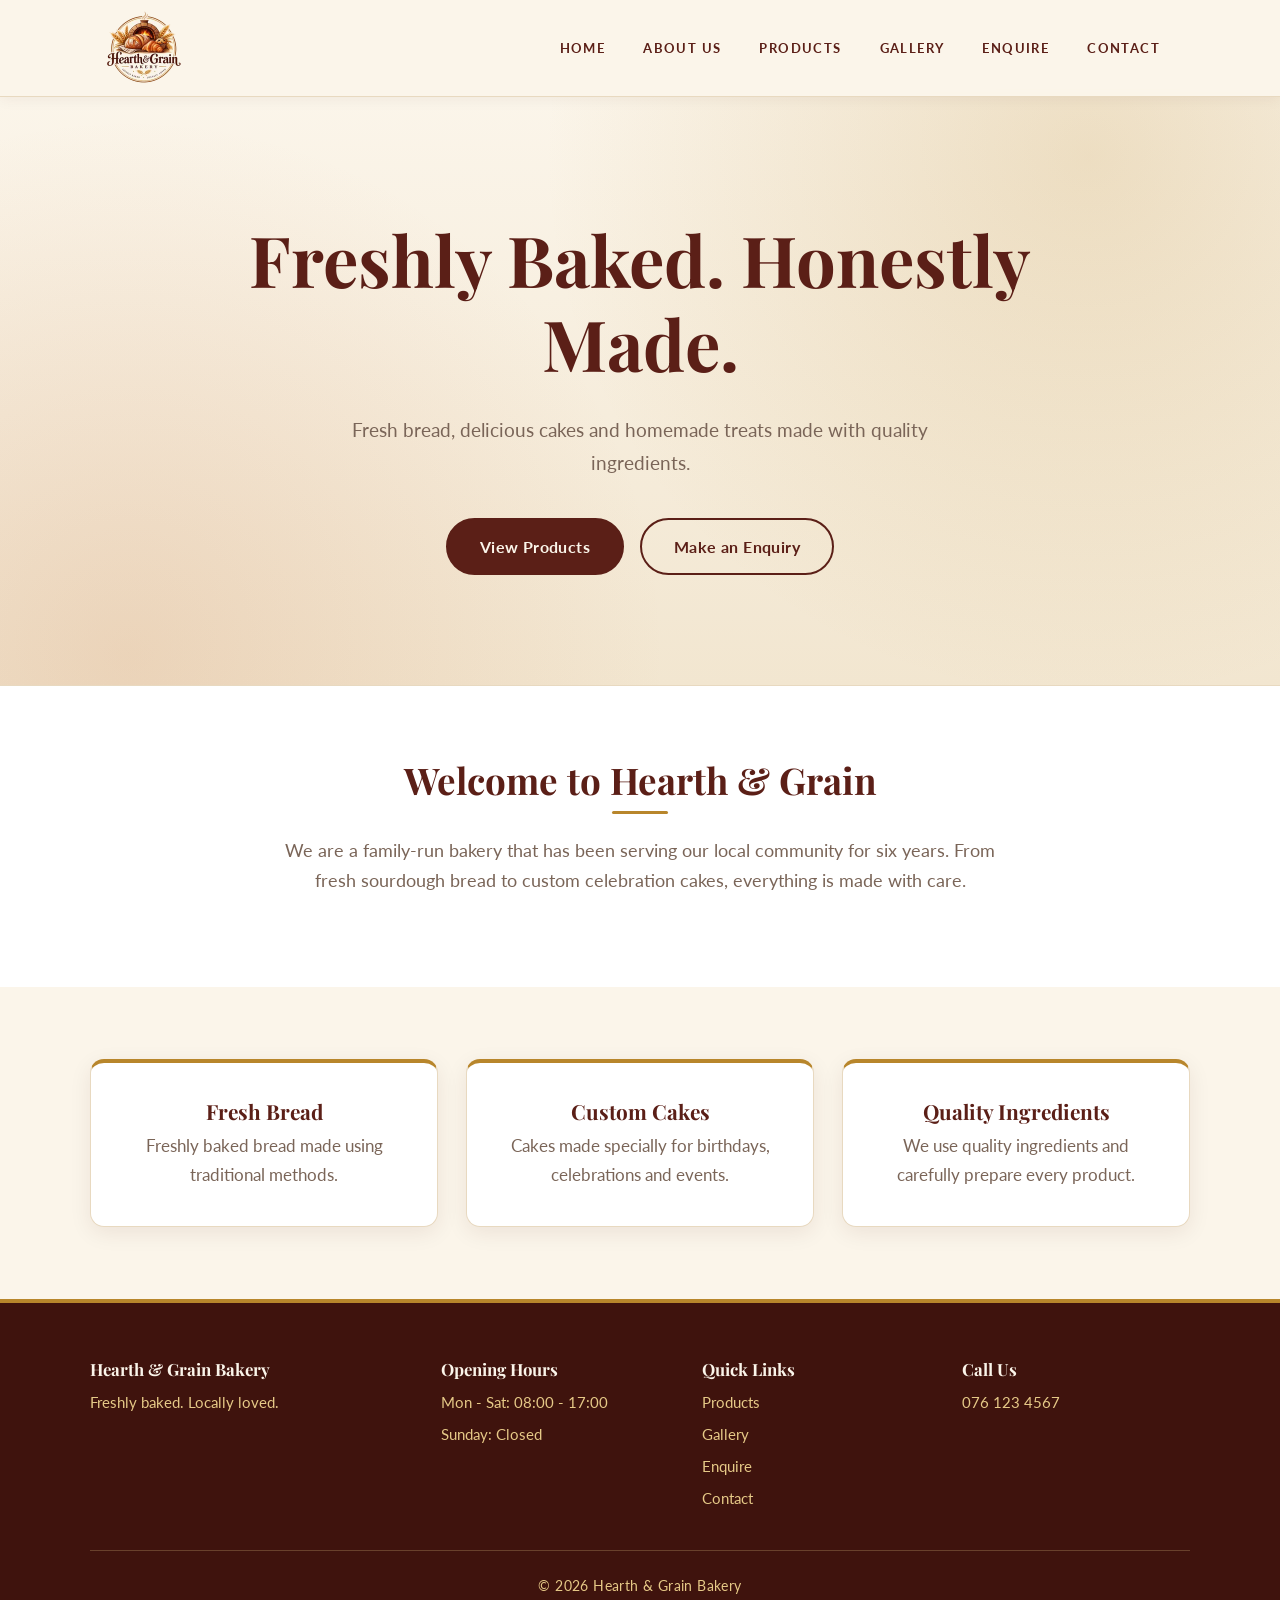
==== commit 866c2f2b: "FIX BUG" ====
--- a/index.html
+++ b/index.html
@@ -6,12 +6,14 @@
 
     <title>Hearth &amp; Grain Bakery | Fresh Sourdough &amp; Custom Cakes in Polokwane</title>
     <meta name="description" content="Family-run bakery baking fresh sourdough, croissants, muffins and custom celebration cakes for six years. Browse our products or make an enquiry.">
+    <meta name="keywords" content="bakery, sourdough bread, custom cakes, fresh baked goods, family bakery, Polokwane bakery, Hearth and Grain">
     <meta name="theme-color" content="#443d3a">
     <meta property="og:type" content="website">
     <meta property="og:title" content="Hearth &amp; Grain Bakery | Fresh Sourdough &amp; Custom Cakes in Polokwane">
     <meta property="og:description" content="Family-run bakery baking fresh sourdough, croissants, muffins and custom celebration cakes for six years. Browse our products or make an enquiry.">
 
     <link rel="stylesheet" href="css/style.css">
+    <link rel="icon" type="image/png" href="images/hearth-grain-bakery-logo-160.png">
 <script type="application/ld+json">
     {"@context":"https://schema.org","@type":"Bakery","name":"Hearth & Grain Bakery",
      "description":"Family-run bakery: fresh sourdough, pastries and custom celebration cakes.",
@@ -26,8 +28,8 @@
 
        <div class="logo">
         <picture>
-                <source type="image/webp" srcset="images/logo-160.webp 160w, images/logo-320.webp 320w" sizes="80px">
-                <img src="images/logo-160.png" srcset="images/logo-160.png 160w, images/logo-320.png 320w" sizes="80px" width="160" height="160" alt="Hearth & Grain Bakery Logo">
+                <source type="image/webp" srcset="images/hearth-grain-bakery-logo-160.webp 160w, images/hearth-grain-bakery-logo-320.webp 320w" sizes="80px">
+                <img src="images/hearth-grain-bakery-logo-160.png" srcset="images/hearth-grain-bakery-logo-160.png 160w, images/hearth-grain-bakery-logo-320.png 320w" sizes="80px" width="160" height="160" alt="Hearth & Grain Bakery Logo">
             </picture>
         </div>
 
@@ -109,9 +111,37 @@
 
 <footer>
 
-    <p>
-        &copy; 2026 Hearth & Grain Bakery
-    </p>
+    <div class="footer-grid">
+
+        <div>
+            <h3>Hearth &amp; Grain Bakery</h3>
+            <p>Freshly baked. Locally loved.</p>
+        </div>
+
+        <div>
+            <h3>Opening Hours</h3>
+            <p>Mon - Sat: 08:00 - 17:00</p>
+            <p>Sunday: Closed</p>
+        </div>
+
+        <div>
+            <h3>Quick Links</h3>
+            <ul>
+                <li><a href="product.html">Products</a></li>
+                <li><a href="gallery.html">Gallery</a></li>
+                <li><a href="enquiry.html">Enquire</a></li>
+                <li><a href="contact.html">Contact</a></li>
+            </ul>
+        </div>
+
+        <div>
+            <h3>Call Us</h3>
+            <p><a href="tel:+27761234567">076 123 4567</a></p>
+        </div>
+
+    </div>
+
+    <p class="copyright">&copy; 2026 Hearth &amp; Grain Bakery</p>
 
 </footer>
 
--- a/css/style.css
+++ b/css/style.css
@@ -485,6 +485,53 @@
 }
 
 /* --------------------------------------
+9b. PRODUCTS PAGE (moved from inline <style> in product.html)
+-------------------------------------- */
+.products {
+    display: grid;
+    grid-template-columns: repeat(3, 1fr);
+    gap: 28px;
+}
+
+.product-card {
+    overflow: hidden;
+    background-color: var(--white);
+    border-radius: var(--radius-md);
+    box-shadow: var(--shadow-soft);
+}
+
+.product-card img {
+    display: block;
+    width: 100%;
+    height: 200px;
+    object-fit: cover;
+}
+
+.product-info {
+    padding: 22px;
+}
+
+.product-info h3 {
+    margin-bottom: 0.3em;
+    font-size: 1.3rem;
+}
+
+.product-info p {
+    margin-bottom: 0.8em;
+    font-size: 0.97rem;
+}
+
+.price {
+    font-size: 1.15rem;
+    font-weight: 700;
+    color: #9c5528;
+}
+
+.custom-cakes {
+    background: linear-gradient(135deg, #d89463, var(--terracotta));
+}
+
+/* --------------------------------------
 10. PAGE HEADERS & CONTENT PAGES
 -------------------------------------- */
 .page-header {
@@ -817,16 +864,50 @@
 15. FOOTER
 -------------------------------------- */
 footer {
-    padding: 36px 5%;
-    text-align: center;
+    padding: 56px var(--gutter) 28px;
     color: var(--gold-light);
     background-color: var(--maroon-dark);
     border-top: 4px solid var(--gold);
 }
 
+.footer-grid {
+    display: grid;
+    grid-template-columns: 1.4fr 1fr 1fr 1fr;
+    gap: 32px;
+    padding-bottom: 32px;
+    border-bottom: 1px solid rgba(230, 201, 135, 0.25);
+}
+
+footer h3 {
+    margin-bottom: 0.7em;
+    font-size: 1.05rem;
+    color: var(--cream);
+}
+
 footer p {
-    margin: 0;
-    font-size: 0.92rem;
+    margin: 0 0 0.4em;
+    font-size: 0.95rem;
+}
+
+footer li {
+    margin-bottom: 0.4em;
+    font-size: 0.95rem;
+}
+
+footer a {
+    color: var(--gold-light);
+    text-decoration: none;
+}
+
+footer a:hover {
+    color: var(--white);
+    text-decoration: underline;
+}
+
+.copyright {
+    margin: 24px 0 0;
+    text-align: center;
+    font-size: 0.85rem;
     letter-spacing: 0.4px;
 }
 
@@ -877,6 +958,14 @@
 
 /* Tablets */
 @media (max-width: 900px) {
+    .products {
+        grid-template-columns: repeat(2, 1fr);
+    }
+
+    .footer-grid {
+        grid-template-columns: 1fr 1fr;
+    }
+
     .gallery {
         grid-template-columns: repeat(2, 1fr);
     }
@@ -949,7 +1038,18 @@
 }
 
 /* Phones */
+@media (max-width: 600px) {
+    .products {
+        grid-template-columns: 1fr;
+    }
+}
+
 @media (max-width: 480px) {
+    .footer-grid {
+        grid-template-columns: 1fr;
+        text-align: center;
+    }
+
     body {
         font-size: 1rem;
     }
